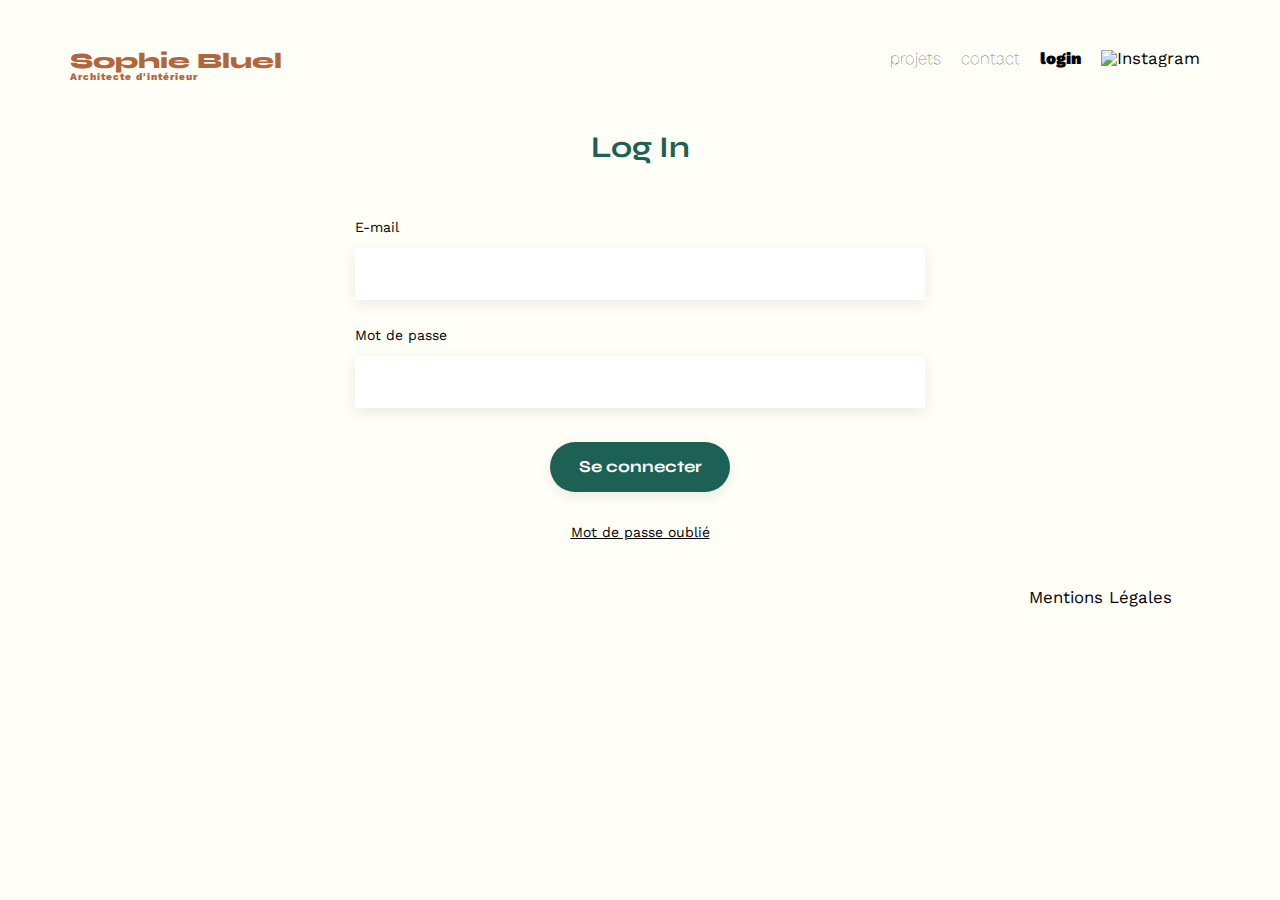
==== FrontEnd/login.html @ 0fc43871 "tous les filtres terminés" ====
<!DOCTYPE html>
<html lang="fr">
<head>
	<meta charset="UTF-8">
	<title>Sophie Bluel - Architecte d'intérieur</title>
	<meta name="viewport" content="width=device-width, initial-scale=1.0">
	<link rel="preconnect" href="https://fonts.googleapis.com">
	<link rel="preconnect" href="https://fonts.gstatic.com" crossorigin>
	<link href="https://fonts.googleapis.com/css2?family=Syne:wght@700;800&family=Work+Sans&display=swap" rel="stylesheet">
	<meta name="description" content="">
	<link rel="stylesheet" href="./assets/style.css">
</head>
<body>
<section>
<header>
	<h1>Sophie Bluel <span>Architecte d'intérieur</span></h1>
	<nav>
		<ul>
			<li><a class="lien-header" href="#projets">projets</a></li>
			<li><a class="lien-header" href="#contact">contact</a></li>
			<li><a class="lien-header-gras" href="index.html">login</a></li>
			<li><img src="./assets/icons/instagram.png" alt="Instagram"></li>
		</ul>
	</nav>
</header>
<main>
	<section id="contact">
		<h2>Log In</h2>
		<form action="#" method="post">
			<label for="email">E-mail</label>
			<input type="email" name="name" id="email">
			<label for="mdp">Mot de passe</label>
            <input type="password" name="mdp" id="mdp">
			<input type="submit" value="Se connecter">
		</form>
        <p><a class="mdp" href="#">Mot de passe oublié</a></p>
	</section>
</main>
</section>
<section>
<footer>
	<nav>
		<ul>
			<li>Mentions Légales</li>
		</ul>
	</nav>
</footer>
</section>
</body>
</html>
---- FrontEnd/assets/style.css ----
/* http://meyerweb.com/eric/tools/css/reset/
   v2.0 | 20110126
   License: none (public domain)
*/

html, body, div, span, applet, object, iframe,
h1, h2, h3, h4, h5, h6, p, blockquote, pre,
a, abbr, acronym, address, big, cite, code,
del, dfn, em, img, ins, kbd, q, s, samp,
small, strike, strong, sub, sup, tt, var,
b, u, i, center,
dl, dt, dd, ol, ul, li,
fieldset, form, label, legend,
table, caption, tbody, tfoot, thead, tr, th, td,
article, aside, canvas, details, embed,
figure, figcaption, footer, header, hgroup,
menu, nav, output, ruby, section, summary,
time, mark, audio, video {
	margin: 0;
	padding: 0;
	border: 0;
	font-size: 100%;
	font: inherit;
	vertical-align: baseline;
}
/* HTML5 display-role reset for older browsers */
article, aside, details, figcaption, figure,
footer, header, hgroup, menu, nav, section {
	display: block;
}
body {
	line-height: 1;
	background-color: #FFFFF8;
}
ol, ul {
	list-style: none;
}
blockquote, q {
	quotes: none;
}
blockquote:before, blockquote:after,
q:before, q:after {
	content: '';
	content: none;
}
table {
	border-collapse: collapse;
	border-spacing: 0;
}
/** end reset css**/
body {
	max-width: 1140px;
	margin:auto;
	font-family: 'Work Sans' ;
	font-size: 14px;
}
header {
	display: flex;
	justify-content: space-between;
	margin: 50px 0
}
section {
	margin: 50px 0
}

h1{
	display: flex;
	flex-direction: column;
	font-family: 'Syne';
	font-size: 22px;
	font-weight: 800;
	color: #B1663C
}

h1 > span {
	font-family: 'Work Sans';
	font-size:10px;
	letter-spacing: 0.1em;
;
}

h2{
	font-family: 'Syne';
	font-weight: 700;
	font-size: 30px;
	color: #1D6154
}
nav ul {
	display: flex;
	align-items: center;
	list-style-type: none;

}
nav li {
	padding: 0 10px;
	font-size: 1.2em;
}

.lien-header:hover, .lien-header-gras{
	color: #B1663C;
}
#introduction {
	display: flex;
	align-items: center;
}
#introduction figure {
	flex: 1
}
#introduction img {
	display: block;
	margin: auto;
	width: 80%;
}

#introduction article {
	flex: 1
}
#introduction h2 {
	margin-bottom: 1em;
}

#introduction p {
	margin-bottom: 0.5em;
}
#portfolio h2 {
	text-align: center;
	margin-bottom: 1em;
}
.gallery {
	width: 100%;
	display: grid;
	grid-template-columns: 1fr 1fr 1fr;
	grid-column-gap: 20px;
	grid-row-gap: 20px;
}

.gallery img {
	width: 100%;

}
#contact {
	width: 50%;
margin: auto;
}
#contact > * {
	text-align: center;

}
#contact h2{
	margin-bottom: 20px;
}
#contact form {
	text-align: left;
	margin-top:30px;
	display: flex;
	flex-direction: column;
}

#contact input {
	height: 50px;
	font-size: 1.2em;
	border: none;
	box-shadow: 0px 4px 14px rgba(0, 0, 0, 0.09);
}
#contact label {
	margin: 2em 0 1em 0;
}
#contact textarea {
	border: none;
	box-shadow: 0px 4px 14px rgba(0, 0, 0, 0.09);
}

input[type="submit"]{
	font-family: 'Syne';
	font-weight: 700;
	color: white;
	background-color: #1D6154;
	margin : 2em auto ;
	width: 180px;
	text-align: center;
	border-radius: 60px ;
}

footer nav ul {
	display: flex;
	justify-content: flex-end;
	margin: 2em;
}

.mdp{
	color: black;
}

.lien-header{
	font-weight: 100;
	text-decoration: none;
	color: black;
}

.lien-header-gras{
	font-weight: 900;
	text-decoration: none;
	color: black;
}

.categorie-div{
	display: flex;
	flex-direction: row;
	justify-content: center;
	gap: 10px;
	margin: 50px;
	flex-wrap: wrap;
}

.categorie-div > *{
	font-family: 'Syne';
	border:1px solid #1D6154;
	border-radius: 60px;
	padding: 8px 13px 8px 13px;
	color: #1D6154;
	cursor: pointer;
}

.categorie-div > *:hover{
	color: white;
	background-color: #1D6154;
}
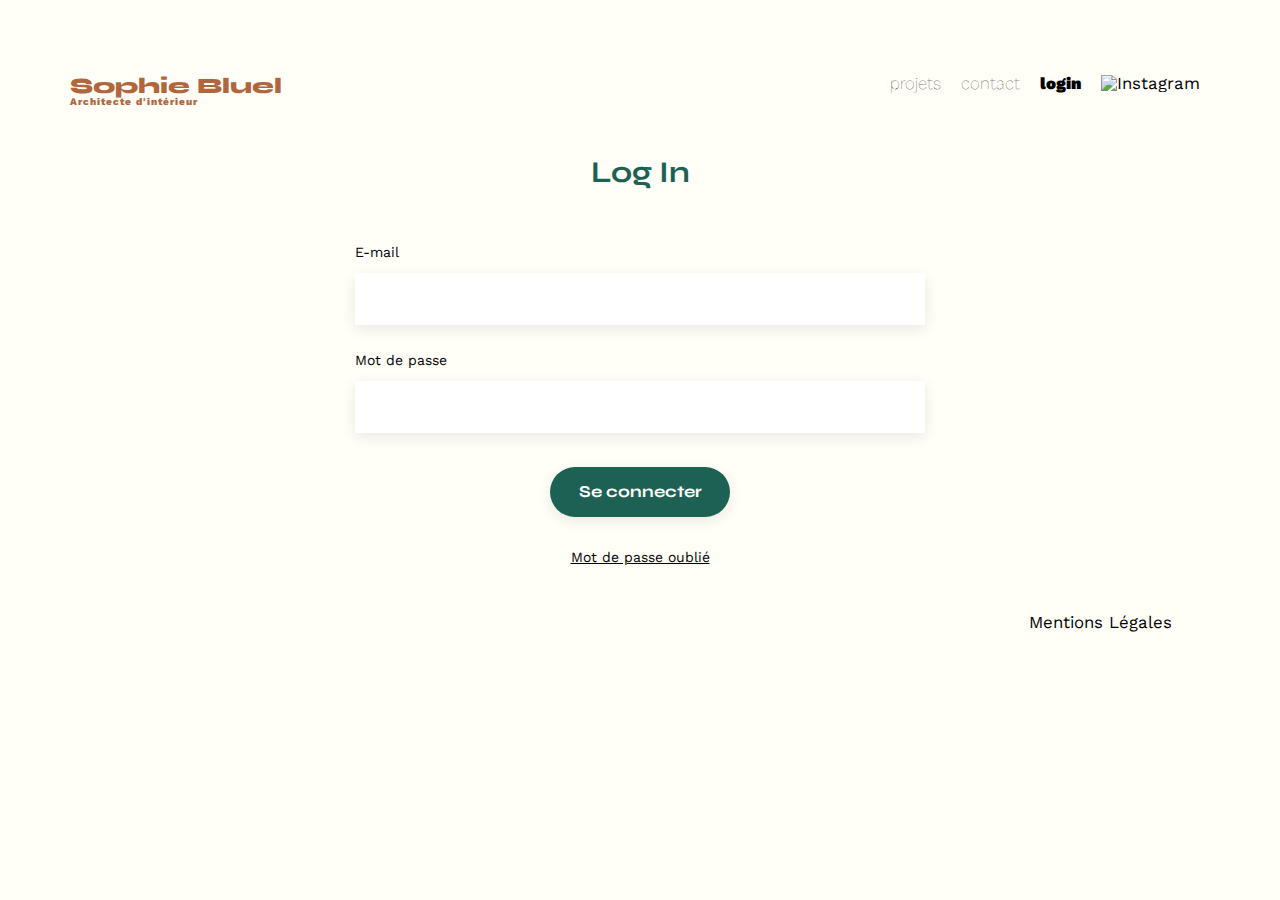
==== commit 4d8273b5: "function WorksApi separer" ====
--- a/FrontEnd/login.html
+++ b/FrontEnd/login.html
@@ -9,6 +9,7 @@
 	<link href="https://fonts.googleapis.com/css2?family=Syne:wght@700;800&family=Work+Sans&display=swap" rel="stylesheet">
 	<meta name="description" content="">
 	<link rel="stylesheet" href="./assets/style.css">
+	<script src="Java/login.js" defer></script>
 </head>
 <body>
 <section>
@@ -16,8 +17,8 @@
 	<h1>Sophie Bluel <span>Architecte d'intérieur</span></h1>
 	<nav>
 		<ul>
-			<li><a class="lien-header" href="#projets">projets</a></li>
-			<li><a class="lien-header" href="#contact">contact</a></li>
+			<li><a class="lien-header" href="index.html#portfolio">projets</a></li>
+			<li><a class="lien-header" href="index.html#contact">contact</a></li>
 			<li><a class="lien-header-gras" href="index.html">login</a></li>
 			<li><img src="./assets/icons/instagram.png" alt="Instagram"></li>
 		</ul>
@@ -26,12 +27,12 @@
 <main>
 	<section id="contact">
 		<h2>Log In</h2>
-		<form action="#" method="post">
+		<form action="#" method="post" id="formLogin">
 			<label for="email">E-mail</label>
 			<input type="email" name="name" id="email">
-			<label for="mdp">Mot de passe</label>
-            <input type="password" name="mdp" id="mdp">
-			<input type="submit" value="Se connecter">
+			<label for="password">Mot de passe</label>
+            <input type="password" name="password" id="password">
+			<input class="envoyer-form" type="submit" value="Se connecter" id="connection">
 		</form>
         <p><a class="mdp" href="#">Mot de passe oublié</a></p>
 	</section>
--- a/FrontEnd/assets/style.css
+++ b/FrontEnd/assets/style.css
@@ -57,7 +57,7 @@
 header {
 	display: flex;
 	justify-content: space-between;
-	margin: 50px 0
+	margin: 75px 0 50px 0;
 }
 section {
 	margin: 50px 0
@@ -124,9 +124,8 @@
 }
 #portfolio h2 {
 	text-align: center;
-	margin-bottom: 1em;
-}
-.gallery {
+}
+.gallery{
 	width: 100%;
 	display: grid;
 	grid-template-columns: 1fr 1fr 1fr;
@@ -134,10 +133,22 @@
 	grid-row-gap: 20px;
 }
 
-.gallery img {
+.gallery img{
 	width: 100%;
-
-}
+}
+
+.gallery-modal{
+	display: grid;
+	grid-template-columns: 1fr 1fr 1fr 1fr 1fr;
+	grid-column-gap: 13px;
+    grid-row-gap: 30px;
+	padding-bottom: 40px;
+}
+
+.gallery-modal img{
+	width: 100%;
+}
+
 #contact {
 	width: 50%;
 margin: auto;
@@ -170,7 +181,7 @@
 	box-shadow: 0px 4px 14px rgba(0, 0, 0, 0.09);
 }
 
-input[type="submit"]{
+.envoyer-form{
 	font-family: 'Syne';
 	font-weight: 700;
 	color: white;
@@ -224,4 +235,265 @@
 .categorie-div > *:hover{
 	color: white;
 	background-color: #1D6154;
+}
+
+.active-filter{
+	color: white;
+	background-color: #1D6154;
+}
+
+.error{
+	display: flex;
+	justify-content: center;
+	color: white;
+	background-color: #8d0404;
+	padding: 15px;
+	border-radius: 5px;
+	box-shadow: 0px 4px 14px rgba(0, 0, 0, 0.09);
+}
+
+.edition{
+	display: flex;
+	justify-content: center;
+	background-color: black;
+	color: white;
+	padding: 15px 0 15px 0;
+	width: 100vw;
+	position: absolute;
+	left: 0;
+	top: 0;
+}
+
+.mes-projets{
+	display: flex;
+	justify-content: center;
+	gap: 20px;
+	align-items: center;
+	margin: 100px 0 70px 0;
+}
+
+.projets-edition button{
+	border: none;
+	background-color: #FFFFF8;
+	cursor: pointer;
+}
+
+.projets-edition button:hover{
+	text-decoration: underline;
+}
+
+.fa-regular{
+    padding-right: 6px;
+}
+
+.modal-container{
+	display: none;
+	position: absolute;
+	top: 0;
+	width: 100vw;
+	height: 100vh;
+}
+
+.modal-container.active{
+	display: block;
+}
+
+.overlay{
+	position: fixed;
+	width: 100vw;
+	height: 100vh;
+	background-color: rgba(0, 0, 0, 0.3);
+	top: 0;
+}
+
+.modal{
+	width: 95%;
+	max-width: 600px;
+	min-width: 300px;
+	max-height: 688px;
+	padding: 40px;
+	background-color: #FFFFF8;
+	border-radius: 10px;
+	position: fixed;
+	top: 50%;
+	left: 50%;
+	transform: translate(-50%, -50%);
+	background-color: white;
+	display: flex;
+	align-items: center;
+	flex-direction: column;
+}
+
+.modal .close{
+	border: none;
+	position: absolute;
+	top: 20px;
+	right: 20px;
+	background-color: #FFFFF8;
+	cursor: pointer;
+	font-size: 15px;
+}
+
+.retour{
+	border: none;
+	position: absolute;
+	top: 20px;
+	left: 20px;
+	background-color: #FFFFF8;
+	cursor: pointer;
+	font-size: 15px;
+}
+
+.modal h1{
+	display: flex;
+	font-weight: 400;
+	font-family: Work Sans;
+    text-align: center;
+	color: black;
+	padding-bottom: 30px;
+}
+
+.ajouter-une-photo, .validate-photo{
+	padding: 10px 20px;
+	border-radius: 60px;
+	background-color: #1D6154;
+	border: none;
+	color: white;
+	width: 237px;
+    height: 36px;
+	font-family: syne;
+	font-weight: 700;
+	margin-top: 30px;
+}
+
+.modal-form .border{
+	padding-bottom: 30px;
+	border-bottom: 1px solid #B3B3B3;
+}
+
+.modal-gallery .border{
+	width: 70%;
+	padding-bottom: 30px;
+	border-bottom: 1px solid #B3B3B3;
+}
+
+.icone-trash{
+	position: relative;
+	display: inline-block;
+}
+
+.icone-trash img{
+	display: block;
+	width: 73px;
+	height: 103px;
+}
+
+.icone-trash .overlay-icon{
+	position: absolute;
+    top: 5px;
+    right: 5px;
+    font-size: 12px;
+	cursor: pointer;
+	background-color: black;
+	color: white;
+	padding: 5px;
+	border-radius: 2px;
+}
+
+.modal-form{
+	text-align: left;
+	display: flex;
+	flex-direction: column;
+	width: 70%;
+}
+
+.form-title-modal{
+	height: 50px;
+	font-size: 1.2em;
+	border: none;
+	box-shadow: 0px 4px 14px rgba(0, 0, 0, 0.09);
+}
+
+.modal-form .label{
+	margin: 2em 0 1em 0;
+}
+
+form select{
+	height: 50px;
+	font-size: 1.2em;
+	border: none;
+	box-shadow: 0px 4px 14px rgba(0, 0, 0, 0.09);
+	margin-bottom: 20px;
+}
+
+.file{
+	display: flex;
+	flex-direction: column;
+	align-items: center;
+	background-color: #E8F1F6;
+	border-radius: 3px;
+}
+
+.file input[type="file"] {
+    display: none;
+}
+
+.file input {
+    cursor: pointer;
+    padding: 10px 20px;
+    background-color: #007BFF;
+    color: white;
+    border-radius: 5px;
+    font-size: 16px;
+    display: inline-block;
+	box-shadow: none;
+}
+
+.file-fa-image{
+	color: #B9C5CC;
+	font-size: 60px;
+	padding-top: 10px;
+	padding-left: 7px;
+	display: flex;
+	align-items: center;
+	justify-content: center;
+}
+
+.ajouter-fichier{
+	margin: 1em 0 1em 0;
+    border-radius: 50px;
+    background-color: #B9C5CC;
+    border: none;
+    color: #306685;
+    width: 173px;
+    height: 36px;
+    font-family: 'Work sans';
+    font-weight: 500;
+	display: flex;
+	align-items: center;
+	justify-content: center;
+	cursor: pointer;
+}
+
+.file-paragraphe{
+	color: #444444;
+	padding-bottom: 10px;
+	font-size: 10px;
+	display: flex;
+	align-items: center;
+	justify-content: center;
+}
+
+.validate-photo{
+	background-color: #A7A7A7;
+	font-family: 'Syne';
+	font-weight: 700;
+	color: white;
+	margin : 2em auto ;
+	text-align: center;
+	border-radius: 60px ;
+}
+
+.validate-photo-ok{
+	background-color: #1D6154;
 }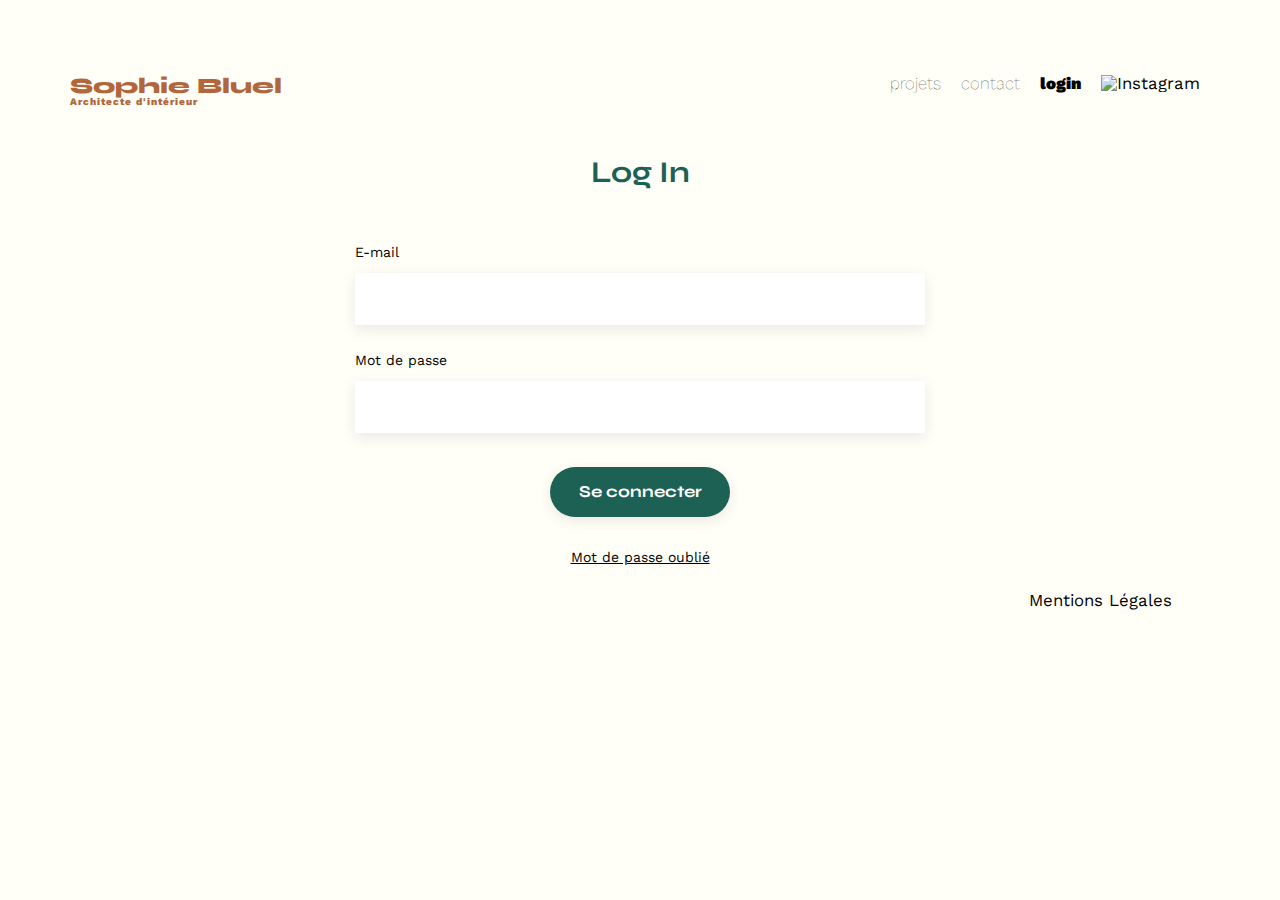
==== commit 68bd79b2: "ajout commentaire et réorganisation" ====
--- a/FrontEnd/login.html
+++ b/FrontEnd/login.html
@@ -9,10 +9,9 @@
 	<link href="https://fonts.googleapis.com/css2?family=Syne:wght@700;800&family=Work+Sans&display=swap" rel="stylesheet">
 	<meta name="description" content="">
 	<link rel="stylesheet" href="./assets/style.css">
-	<script src="Java/login.js" defer></script>
+	<script src="js/login.js" defer></script>
 </head>
 <body>
-<section>
 <header>
 	<h1>Sophie Bluel <span>Architecte d'intérieur</span></h1>
 	<nav>
@@ -37,8 +36,6 @@
         <p><a class="mdp" href="#">Mot de passe oublié</a></p>
 	</section>
 </main>
-</section>
-<section>
 <footer>
 	<nav>
 		<ul>
@@ -46,6 +43,5 @@
 		</ul>
 	</nav>
 </footer>
-</section>
 </body>
 </html>--- a/FrontEnd/assets/style.css
+++ b/FrontEnd/assets/style.css
@@ -125,6 +125,24 @@
 #portfolio h2 {
 	text-align: center;
 }
+
+.mes-projets{
+	display: flex;
+	justify-content: center;
+	gap: 20px;
+	align-items: center;
+	margin: 100px 0 70px 0;
+}
+
+
+
+
+/* 
+* ----------------
+*      GALLERY
+* ----------------
+*/
+
 .gallery{
 	width: 100%;
 	display: grid;
@@ -137,17 +155,14 @@
 	width: 100%;
 }
 
-.gallery-modal{
-	display: grid;
-	grid-template-columns: 1fr 1fr 1fr 1fr 1fr;
-	grid-column-gap: 13px;
-    grid-row-gap: 30px;
-	padding-bottom: 40px;
-}
-
-.gallery-modal img{
-	width: 100%;
-}
+
+
+
+/* 
+* ----------------
+*     CONTACT
+* ----------------
+*/
 
 #contact {
 	width: 50%;
@@ -181,38 +196,20 @@
 	box-shadow: 0px 4px 14px rgba(0, 0, 0, 0.09);
 }
 
-.envoyer-form{
-	font-family: 'Syne';
-	font-weight: 700;
-	color: white;
-	background-color: #1D6154;
-	margin : 2em auto ;
-	width: 180px;
-	text-align: center;
-	border-radius: 60px ;
-}
-
 footer nav ul {
 	display: flex;
 	justify-content: flex-end;
 	margin: 2em;
 }
 
-.mdp{
-	color: black;
-}
-
-.lien-header{
-	font-weight: 100;
-	text-decoration: none;
-	color: black;
-}
-
-.lien-header-gras{
-	font-weight: 900;
-	text-decoration: none;
-	color: black;
-}
+
+
+
+/* 
+* ----------------
+*     FILTRES
+* ----------------
+*/
 
 .categorie-div{
 	display: flex;
@@ -242,6 +239,31 @@
 	background-color: #1D6154;
 }
 
+
+
+
+/* 
+* ----------------
+*      LOGIN
+* ----------------
+*/
+
+.mdp{
+	color: black;
+}
+
+.lien-header{
+	font-weight: 100;
+	text-decoration: none;
+	color: black;
+}
+
+.lien-header-gras{
+	font-weight: 900;
+	text-decoration: none;
+	color: black;
+}
+
 .error{
 	display: flex;
 	justify-content: center;
@@ -251,6 +273,15 @@
 	border-radius: 5px;
 	box-shadow: 0px 4px 14px rgba(0, 0, 0, 0.09);
 }
+
+
+
+
+/* 
+* -----------------
+*     MODE ADMIN
+* -----------------
+*/
 
 .edition{
 	display: flex;
@@ -264,14 +295,6 @@
 	top: 0;
 }
 
-.mes-projets{
-	display: flex;
-	justify-content: center;
-	gap: 20px;
-	align-items: center;
-	margin: 100px 0 70px 0;
-}
-
 .projets-edition button{
 	border: none;
 	background-color: #FFFFF8;
@@ -284,6 +307,32 @@
 
 .fa-regular{
     padding-right: 6px;
+}
+
+
+
+
+/* 
+* ----------------
+*     MODAL 1
+* ----------------
+*/
+
+.galerie-photo{
+    font-size: x-large;
+    padding-bottom: 40px;
+}
+
+.gallery-modal{
+	display: grid;
+	grid-template-columns: 1fr 1fr 1fr 1fr 1fr;
+	grid-column-gap: 13px;
+    grid-row-gap: 30px;
+	padding-bottom: 10px;
+}
+
+.gallery-modal img{
+	width: 100%;
 }
 
 .modal-container{
@@ -334,16 +383,6 @@
 	font-size: 15px;
 }
 
-.retour{
-	border: none;
-	position: absolute;
-	top: 20px;
-	left: 20px;
-	background-color: #FFFFF8;
-	cursor: pointer;
-	font-size: 15px;
-}
-
 .modal h1{
 	display: flex;
 	font-weight: 400;
@@ -364,11 +403,6 @@
 	font-family: syne;
 	font-weight: 700;
 	margin-top: 30px;
-}
-
-.modal-form .border{
-	padding-bottom: 30px;
-	border-bottom: 1px solid #B3B3B3;
 }
 
 .modal-gallery .border{
@@ -400,6 +434,25 @@
 	border-radius: 2px;
 }
 
+
+
+
+/* 
+* ----------------
+*     MODALE 2
+* ----------------
+*/
+
+.retour{
+	border: none;
+	position: absolute;
+	top: 20px;
+	left: 20px;
+	background-color: #FFFFF8;
+	cursor: pointer;
+	font-size: 15px;
+}
+
 .modal-form{
 	text-align: left;
 	display: flex;
@@ -416,6 +469,17 @@
 
 .modal-form .label{
 	margin: 2em 0 1em 0;
+}
+
+.envoyer-form{
+	font-family: 'Syne';
+	font-weight: 700;
+	color: white;
+	background-color: #1D6154;
+	margin : 2em auto ;
+	width: 180px;
+	text-align: center;
+	border-radius: 60px ;
 }
 
 form select{
@@ -484,16 +548,60 @@
 	justify-content: center;
 }
 
+.modal-form .border{
+	padding-bottom: 30px;
+	border-bottom: 1px solid #B3B3B3;
+}
+
 .validate-photo{
 	background-color: #A7A7A7;
 	font-family: 'Syne';
 	font-weight: 700;
 	color: white;
-	margin : 2em auto ;
+    margin: auto;
+    margin-top: 30px;
 	text-align: center;
 	border-radius: 60px ;
 }
 
-.validate-photo-ok{
-	background-color: #1D6154;
+@media (max-width: 767.98px) {
+	header{
+		flex-direction: column;
+		align-items: center;
+		gap: 15px;
+	}
+
+	#introduction{
+		flex-direction: column;
+		margin: 15px;
+	}
+
+	.modal{
+		width: 30%;
+		position: absolute;
+	}
+
+	.modal-container{
+		top: inherit;
+	}
+
+	.gallery-modal{
+		display: flex;
+        flex-wrap: wrap;
+        justify-content: center;
+	}
+
+	.envoyer-form{
+		max-width: 100%;
+		padding: 0 20px 0 20px;
+	}
+
+	.mes-projets{
+		flex-direction: column;
+		align-items: center;
+	}
+
+	.gallery{
+		grid-template-columns: 1fr 1fr;
+	}
 }